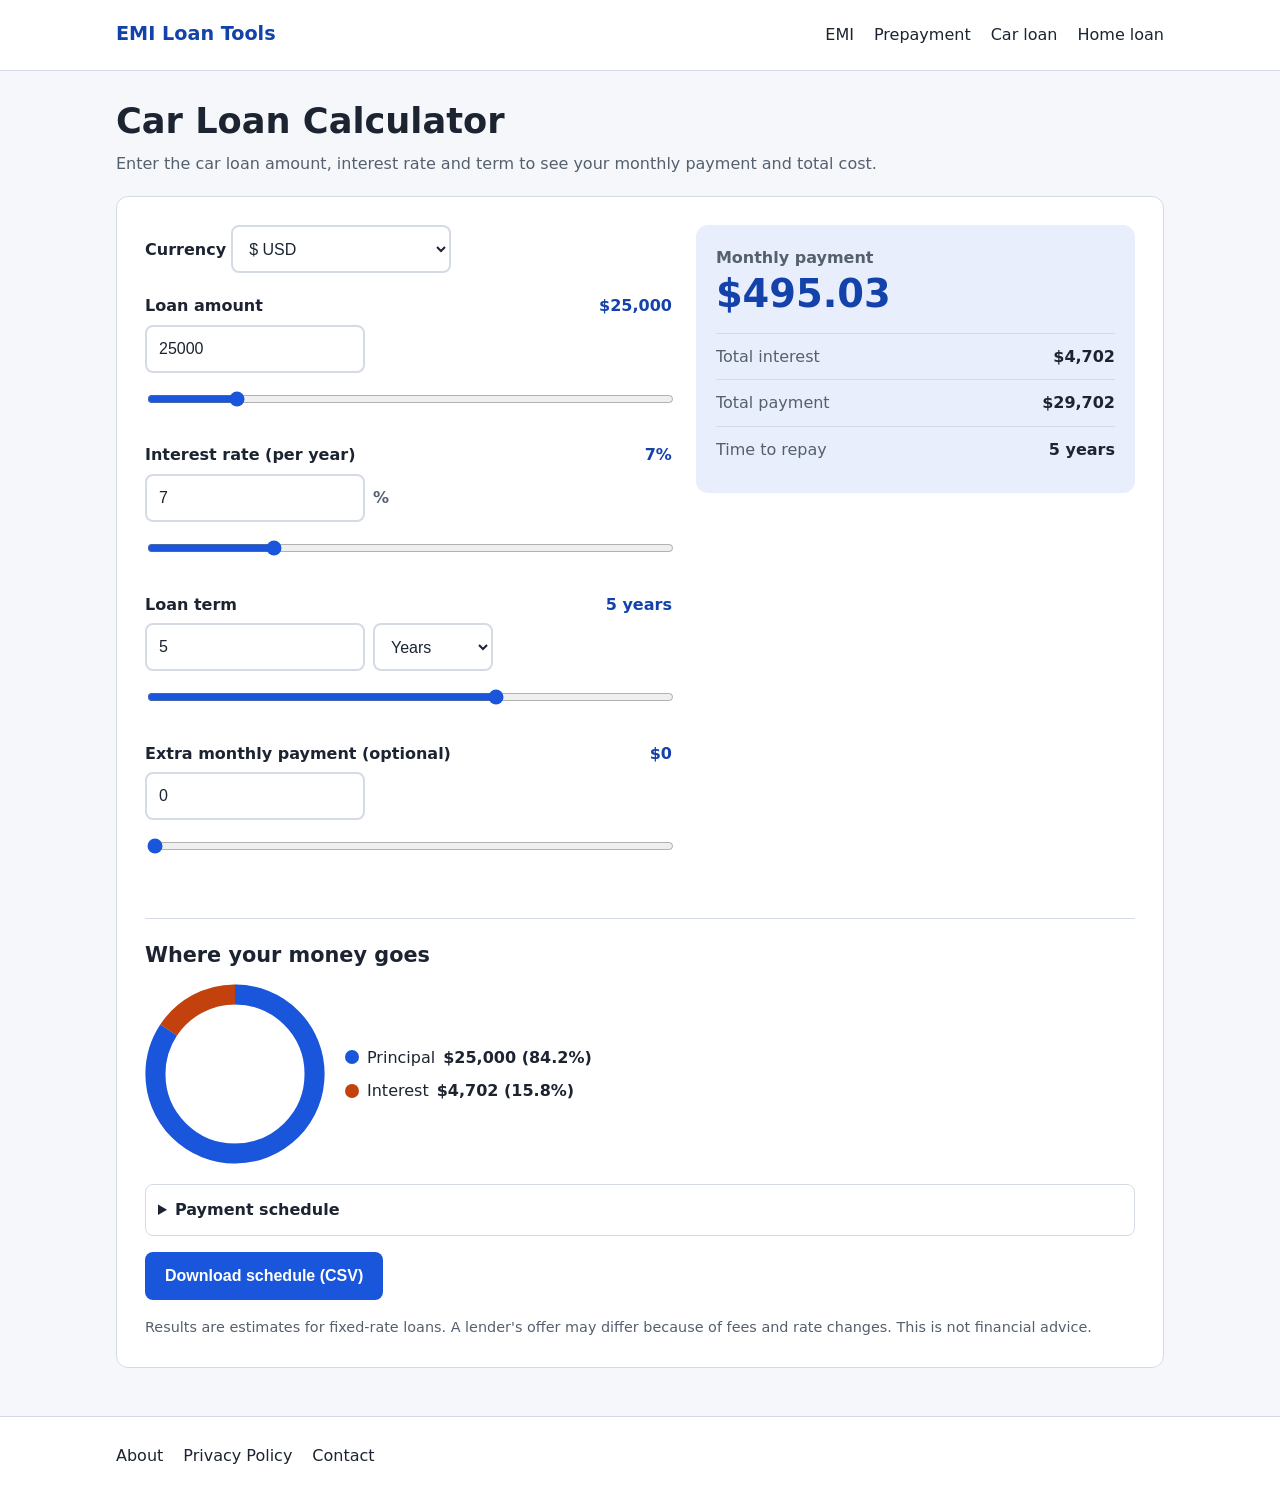
==== car-loan-calculator/index.html @ cb2aa34a "Add EMI, car, personal, education and home loan calculator pages" ====
<!DOCTYPE html>
<html lang="en">
<head>
  <meta charset="utf-8">
  <meta name="viewport" content="width=device-width, initial-scale=1">
  <title>Car Loan Calculator</title>
  <meta name="description" content="Estimate your monthly car loan payment, total interest and total cost.">
  <link rel="stylesheet" href="/assets/css/styles.css">
</head>
<body>
  <a class="skip-link" href="#main">Skip to calculator</a>

  <header class="site-header">
    <div class="container header-inner">
      <a class="brand" href="/">EMI Loan Tools</a>
      <nav aria-label="Main">
        <a href="/emi-calculator/">EMI</a>
        <a href="/loan-prepayment-calculator/">Prepayment</a>
        <a href="/car-loan-calculator/">Car loan</a>
        <a href="/home-loan-calculator/">Home loan</a>
      </nav>
    </div>
  </header>

  <main id="main" class="container">
    <h1>Car Loan Calculator</h1>
    <p class="intro">Enter the car loan amount, interest rate and term to see your monthly payment and total cost.</p>

    <section class="calc" data-loan-type="car-loan" aria-label="Loan calculator">
      <div class="calc-grid">

        <div class="calc-inputs">
          <div class="field">
            <label for="currency">Currency</label>
            <select id="currency"></select>
          </div>

          <div class="field">
            <div class="field-head">
              <label for="amount-input">Loan amount</label>
              <span class="field-value" id="amount-display"></span>
            </div>
            <div class="input-row"><input type="number" id="amount-input" inputmode="decimal"></div>
            <input type="range" id="amount-slider" aria-label="Loan amount slider">
          </div>

          <div class="field">
            <div class="field-head">
              <label for="rate-input">Interest rate (per year)</label>
              <span class="field-value" id="rate-display"></span>
            </div>
            <div class="input-row"><input type="number" id="rate-input" inputmode="decimal"><span class="suffix">%</span></div>
            <input type="range" id="rate-slider" aria-label="Interest rate slider">
          </div>

          <div class="field">
            <div class="field-head">
              <label for="term-input">Loan term</label>
              <span class="field-value" id="term-display"></span>
            </div>
            <div class="input-row">
              <input type="number" id="term-input" inputmode="decimal">
              <select id="term-unit" aria-label="Term unit">
                <option value="years">Years</option>
                <option value="months">Months</option>
              </select>
            </div>
            <input type="range" id="term-slider" aria-label="Loan term slider">
          </div>

          <div class="field">
            <div class="field-head">
              <label for="extra-input">Extra monthly payment (optional)</label>
              <span class="field-value" id="extra-display"></span>
            </div>
            <div class="input-row"><input type="number" id="extra-input" inputmode="decimal"></div>
            <input type="range" id="extra-slider" aria-label="Extra monthly payment slider">
          </div>
        </div>

        <div class="calc-results" aria-live="polite">
          <p class="result-label">Monthly payment</p>
          <p class="result-main" id="res-payment">-</p>
          <dl class="result-list">
            <div><dt>Total interest</dt><dd id="res-interest">-</dd></div>
            <div><dt>Total payment</dt><dd id="res-total">-</dd></div>
            <div><dt>Time to repay</dt><dd id="res-length">-</dd></div>
          </dl>
          <p class="result-saving" id="res-saving" hidden></p>
        </div>

      </div>

      <div class="calc-extra">
        <h2>Where your money goes</h2>
        <div class="chart-wrap">
          <svg id="donut" viewBox="0 0 36 36" role="img" aria-label="Principal versus interest chart">
            <circle class="donut-ring" cx="18" cy="18" r="15.9155"></circle>
            <circle class="donut-principal" id="donut-principal" cx="18" cy="18" r="15.9155" transform="rotate(-90 18 18)"></circle>
            <circle class="donut-interest" id="donut-interest" cx="18" cy="18" r="15.9155" transform="rotate(-90 18 18)"></circle>
          </svg>
          <ul class="legend">
            <li><span class="dot dot-principal"></span>Principal <strong id="leg-principal"></strong></li>
            <li><span class="dot dot-interest"></span>Interest <strong id="leg-interest"></strong></li>
          </ul>
        </div>

        <details class="schedule" id="schedule">
          <summary>Payment schedule</summary>
          <div class="table-wrap">
            <table>
              <caption>Yearly summary</caption>
              <thead>
                <tr><th scope="col">Year</th><th scope="col">Principal paid</th><th scope="col">Interest paid</th><th scope="col">Balance left</th></tr>
              </thead>
              <tbody id="year-rows"></tbody>
            </table>
          </div>
          <details id="monthly-details">
            <summary>Show month-by-month schedule</summary>
            <div class="table-wrap table-scroll">
              <table>
                <caption>Monthly schedule</caption>
                <thead>
                  <tr><th scope="col">Month</th><th scope="col">Payment</th><th scope="col">Principal</th><th scope="col">Interest</th><th scope="col">Balance</th></tr>
                </thead>
                <tbody id="month-rows"></tbody>
              </table>
            </div>
          </details>
        </details>

        <button type="button" id="download-csv" class="btn">Download schedule (CSV)</button>
      </div>

      <p class="note">Results are estimates for fixed-rate loans. A lender's offer may differ because of fees and rate changes. This is not financial advice.</p>
    </section>
  </main>

  <footer class="site-footer">
    <div class="container">
      <nav aria-label="Footer">
        <a href="/about/">About</a>
        <a href="/privacy-policy/">Privacy Policy</a>
        <a href="/contact/">Contact</a>
      </nav>
    </div>
  </footer>

  <script src="/assets/js/settings.js" defer></script>
  <script src="/assets/js/currency.js" defer></script>
  <script src="/assets/js/engine.js" defer></script>
  <script src="/assets/js/app.js" defer></script>
</body>
</html>
---- assets/css/styles.css ----
:root {
  --bg: #f5f7fb;
  --surface: #ffffff;
  --text: #1b2430;
  --muted: #55606e;
  --primary: #1a56db;
  --primary-dark: #1342aa;
  --primary-soft: #e8eefc;
  --border: #d5dbe5;
  --good: #146c43;
  --focus: #f59e0b;
  --radius: 12px;
  --interest: #c2410c;
}

* { box-sizing: border-box; }

body {
  margin: 0;
  background: var(--bg);
  color: var(--text);
  font-family: system-ui, -apple-system, "Segoe UI", Roboto, Arial, sans-serif;
  line-height: 1.6;
}

.container { max-width: 1080px; margin: 0 auto; padding: 0 16px; }

:focus-visible { outline: 3px solid var(--focus); outline-offset: 2px; }

.skip-link {
  position: absolute; left: -999px; top: 8px;
  background: var(--primary); color: #fff; padding: 8px 12px; border-radius: 8px;
}
.skip-link:focus { left: 8px; z-index: 10; }

.site-header { background: var(--surface); border-bottom: 1px solid var(--border); }
.header-inner { display: flex; flex-wrap: wrap; align-items: center; justify-content: space-between; gap: 8px 24px; padding-top: 12px; padding-bottom: 12px; }
.brand { font-weight: 700; font-size: 1.2rem; color: var(--primary-dark); text-decoration: none; }
.site-header nav, .site-footer nav { display: flex; flex-wrap: wrap; gap: 4px 20px; }
.site-header nav a, .site-footer nav a { color: var(--text); text-decoration: none; padding: 10px 0; min-height: 44px; }
.site-header nav a:hover, .site-footer nav a:hover { color: var(--primary); text-decoration: underline; }
.site-footer { margin-top: 48px; padding: 16px 0; background: var(--surface); border-top: 1px solid var(--border); }

h1 { font-size: 1.8rem; line-height: 1.25; margin: 28px 0 8px; }
.intro { color: var(--muted); margin: 0 0 20px; }

.calc { background: var(--surface); border: 1px solid var(--border); border-radius: var(--radius); padding: 16px; }
.calc-grid { display: grid; gap: 24px; }

.field { margin-bottom: 20px; }
.field-head { display: flex; justify-content: space-between; align-items: baseline; gap: 12px; margin-bottom: 6px; }
label { font-weight: 600; }
.field-value { color: var(--primary-dark); font-weight: 700; white-space: nowrap; }

.input-row { display: flex; align-items: center; gap: 8px; margin-bottom: 8px; }
.suffix { color: var(--muted); font-weight: 600; }

input[type="number"], select {
  min-height: 48px;
  padding: 8px 12px;
  font-size: 16px;
  color: var(--text);
  background: #fff;
  border: 2px solid var(--border);
  border-radius: 8px;
}
input[type="number"] { width: 100%; max-width: 220px; }
select { min-width: 120px; }
#currency { width: 100%; max-width: 220px; }
input[type="number"]:focus, select:focus { border-color: var(--primary); }

input[type="range"] { width: 100%; height: 32px; accent-color: var(--primary); cursor: pointer; }

.calc-results { background: var(--primary-soft); border-radius: var(--radius); padding: 20px; align-self: start; }
.result-label { margin: 0; color: var(--muted); font-weight: 600; }
.result-main { margin: 0 0 16px; font-size: 2.4rem; font-weight: 800; line-height: 1.2; color: var(--primary-dark); overflow-wrap: anywhere; }
.result-list { margin: 0; }
.result-list div { display: flex; justify-content: space-between; gap: 12px; padding: 10px 0; border-top: 1px solid var(--border); }
.result-list dt { color: var(--muted); }
.result-list dd { margin: 0; font-weight: 700; text-align: right; }
.result-saving { margin: 14px 0 0; padding: 12px; background: #fff; border-left: 4px solid var(--good); border-radius: 8px; color: var(--good); font-weight: 600; }

.note { margin: 16px 0 0; font-size: 0.9rem; color: var(--muted); }

.calc-extra { margin-top: 28px; border-top: 1px solid var(--border); padding-top: 20px; }
.calc-extra h2 { font-size: 1.3rem; margin: 0 0 12px; }

.chart-wrap { display: flex; flex-wrap: wrap; align-items: center; gap: 20px; margin-bottom: 20px; }
#donut { width: 180px; height: 180px; }
.donut-ring, .donut-principal, .donut-interest { fill: none; stroke-width: 4; }
.donut-ring { stroke: var(--border); }
.donut-principal { stroke: var(--primary); }
.donut-interest { stroke: var(--interest); }

.legend { list-style: none; margin: 0; padding: 0; }
.legend li { display: flex; align-items: center; gap: 8px; padding: 4px 0; flex-wrap: wrap; }
.dot { display: inline-block; width: 14px; height: 14px; border-radius: 50%; }
.dot-principal { background: var(--primary); }
.dot-interest { background: var(--interest); }

.schedule, #monthly-details { border: 1px solid var(--border); border-radius: 8px; padding: 0 12px; margin-bottom: 16px; }
summary { cursor: pointer; font-weight: 600; padding: 12px 0; min-height: 44px; }

.table-wrap { overflow-x: auto; }
.table-scroll { max-height: 420px; overflow: auto; }
table { width: 100%; border-collapse: collapse; margin-bottom: 12px; font-size: 0.95rem; }
caption { text-align: left; font-weight: 600; padding: 8px 0; }
th, td { padding: 8px 10px; text-align: right; border-bottom: 1px solid var(--border); white-space: nowrap; }
th:first-child, td:first-child { text-align: left; }
th { background: var(--primary-soft); }

.btn { min-height: 48px; padding: 10px 20px; font-size: 1rem; font-weight: 600; color: #fff; background: var(--primary); border: none; border-radius: 8px; cursor: pointer; }
.btn:hover { background: var(--primary-dark); }

@media (min-width: 860px) {
  .calc { padding: 28px; }
  .calc-grid { grid-template-columns: 1.2fr 1fr; }
  h1 { font-size: 2.2rem; }
}
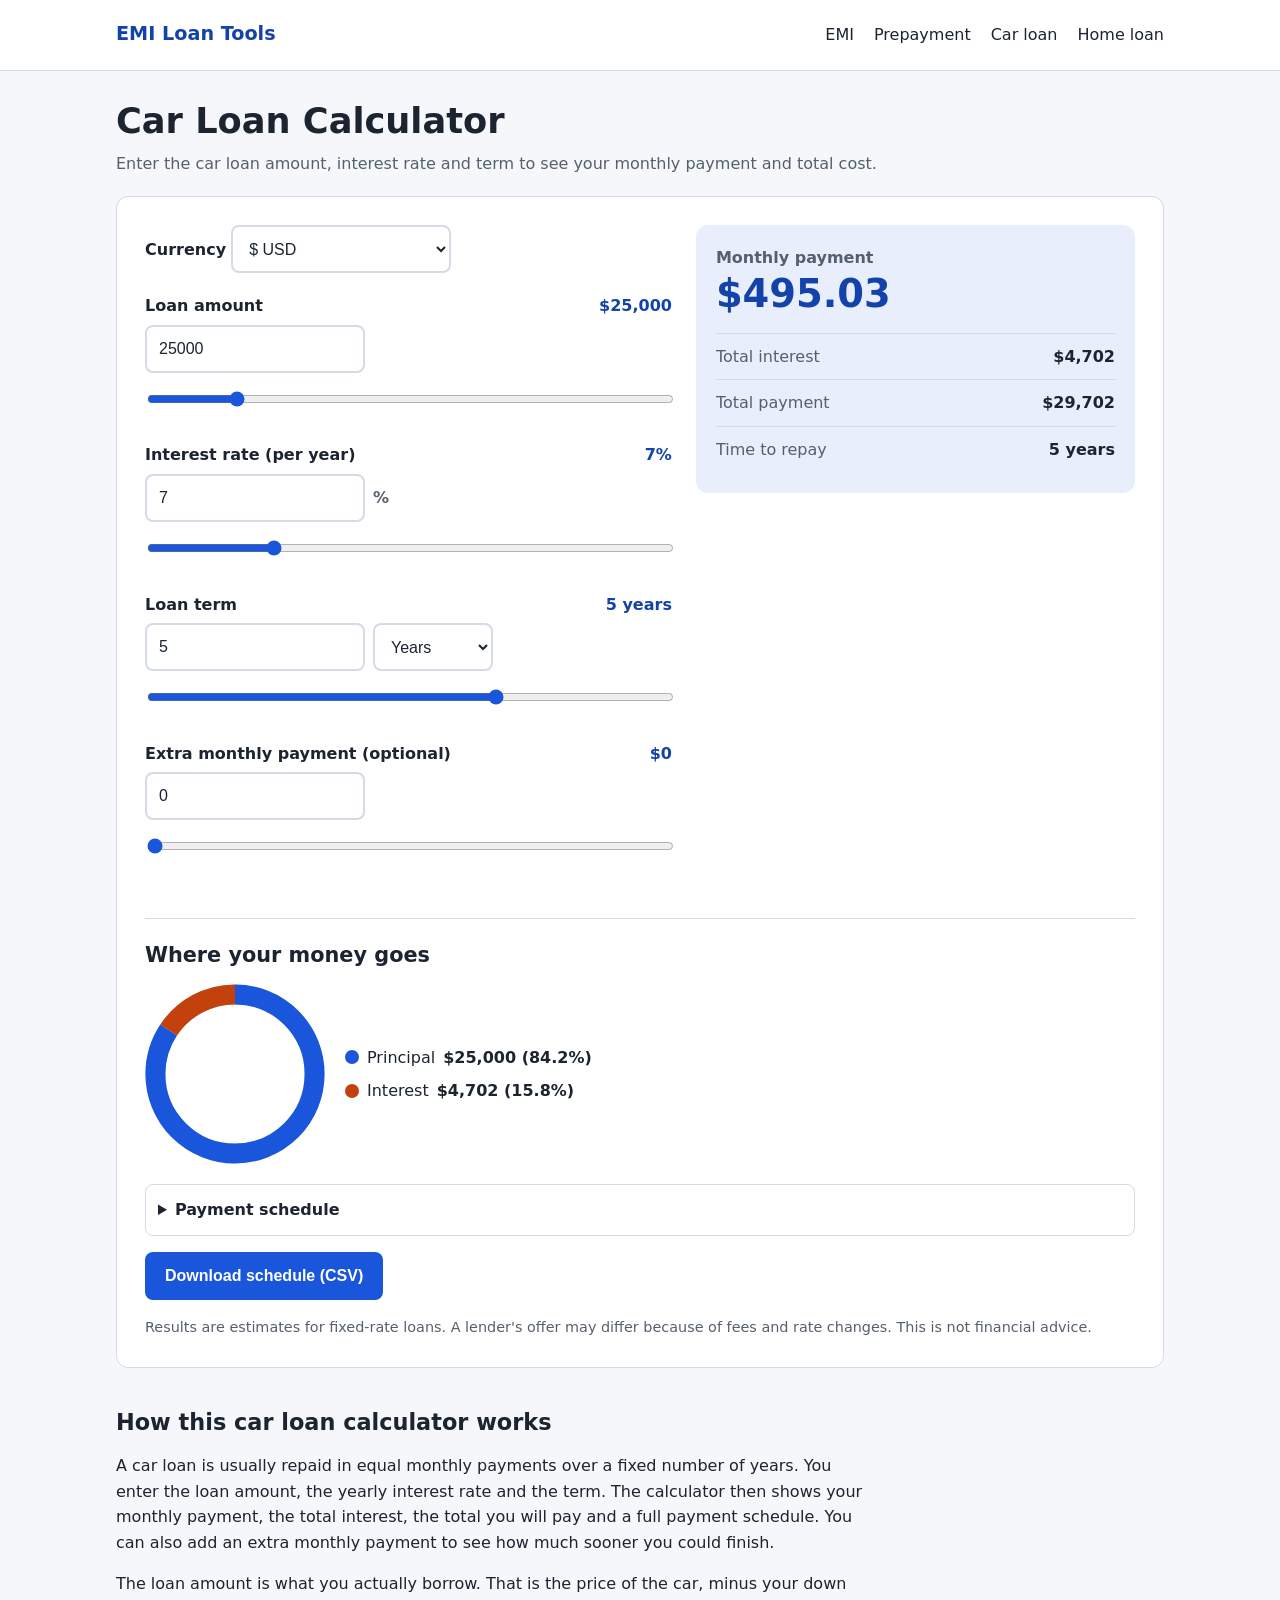
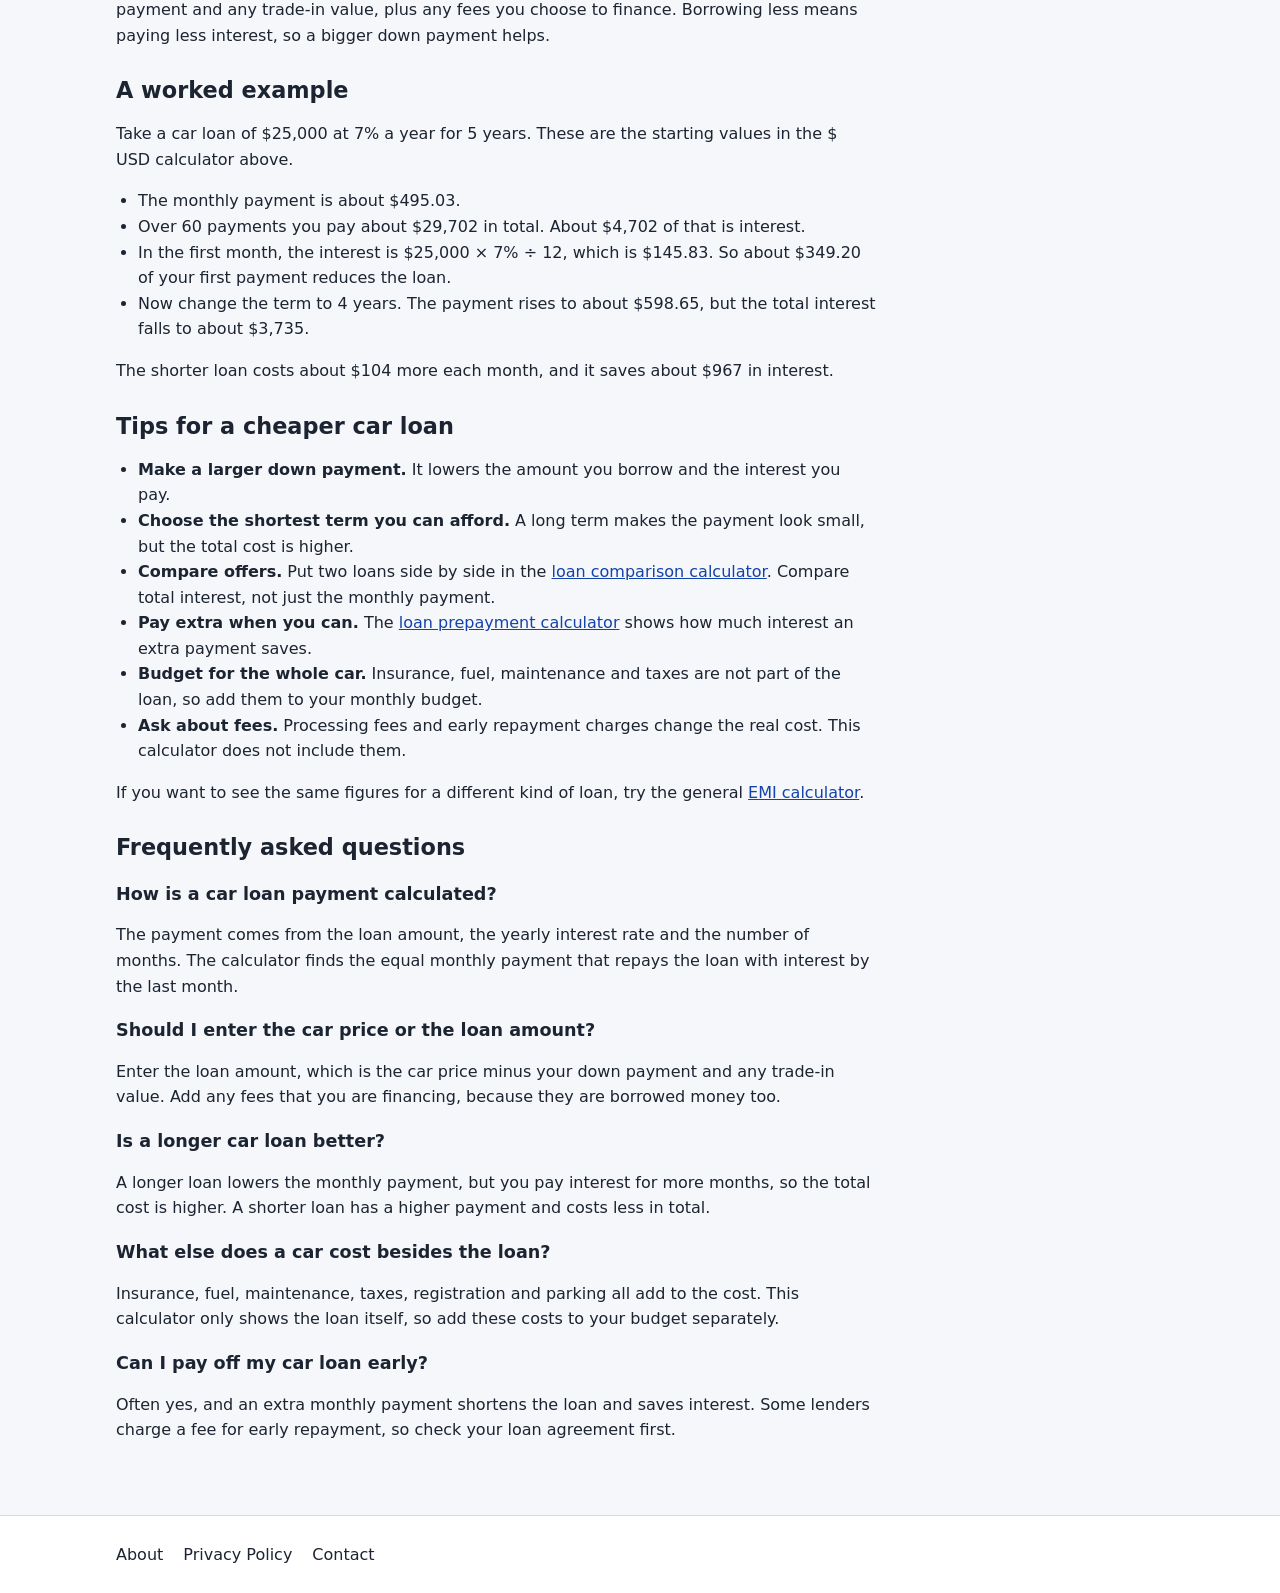
==== commit 71439614: "Add canonical, content and FAQ schema to car and personal loan pages" ====
--- a/car-loan-calculator/index.html
+++ b/car-loan-calculator/index.html
@@ -3,9 +3,58 @@
 <head>
   <meta charset="utf-8">
   <meta name="viewport" content="width=device-width, initial-scale=1">
-  <title>Car Loan Calculator</title>
-  <meta name="description" content="Estimate your monthly car loan payment, total interest and total cost.">
+  <title>Car Loan Calculator | EMI Loan Tools</title>
+  <meta name="description" content="Free car loan calculator. Enter the loan amount, rate and term to see your monthly car payment, total interest and a full payment schedule.">
+  <link rel="canonical" href="https://emi-loan-tools.netlify.app/car-loan-calculator/">
   <link rel="stylesheet" href="/assets/css/styles.css">
+  <script type="application/ld+json">
+  {
+    "@context": "https://schema.org",
+    "@type": "FAQPage",
+    "mainEntity": [
+      {
+        "@type": "Question",
+        "name": "How is a car loan payment calculated?",
+        "acceptedAnswer": {
+          "@type": "Answer",
+          "text": "The payment comes from the loan amount, the yearly interest rate and the number of months. The calculator finds the equal monthly payment that repays the loan with interest by the last month."
+        }
+      },
+      {
+        "@type": "Question",
+        "name": "Should I enter the car price or the loan amount?",
+        "acceptedAnswer": {
+          "@type": "Answer",
+          "text": "Enter the loan amount, which is the car price minus your down payment and any trade-in value. Add any fees that you are financing, because they are borrowed money too."
+        }
+      },
+      {
+        "@type": "Question",
+        "name": "Is a longer car loan better?",
+        "acceptedAnswer": {
+          "@type": "Answer",
+          "text": "A longer loan lowers the monthly payment, but you pay interest for more months, so the total cost is higher. A shorter loan has a higher payment and costs less in total."
+        }
+      },
+      {
+        "@type": "Question",
+        "name": "What else does a car cost besides the loan?",
+        "acceptedAnswer": {
+          "@type": "Answer",
+          "text": "Insurance, fuel, maintenance, taxes, registration and parking all add to the cost. This calculator only shows the loan itself, so add these costs to your budget separately."
+        }
+      },
+      {
+        "@type": "Question",
+        "name": "Can I pay off my car loan early?",
+        "acceptedAnswer": {
+          "@type": "Answer",
+          "text": "Often yes, and an extra monthly payment shortens the loan and saves interest. Some lenders charge a fee for early repayment, so check your loan agreement first."
+        }
+      }
+    ]
+  }
+  </script>
 </head>
 <body>
   <a class="skip-link" href="#main">Skip to calculator</a>
@@ -135,6 +184,49 @@
 
       <p class="note">Results are estimates for fixed-rate loans. A lender's offer may differ because of fees and rate changes. This is not financial advice.</p>
     </section>
+      <section class="content prose" aria-label="About this calculator">
+      <h2>How this car loan calculator works</h2>
+      <p>A car loan is usually repaid in equal monthly payments over a fixed number of years. You enter the loan amount, the yearly interest rate and the term. The calculator then shows your monthly payment, the total interest, the total you will pay and a full payment schedule. You can also add an extra monthly payment to see how much sooner you could finish.</p>
+      <p>The loan amount is what you actually borrow. That is the price of the car, minus your down payment and any trade-in value, plus any fees you choose to finance. Borrowing less means paying less interest, so a bigger down payment helps.</p>
+
+      <h2>A worked example</h2>
+      <p>Take a car loan of $25,000 at 7% a year for 5 years. These are the starting values in the $ USD calculator above.</p>
+      <ul>
+        <li>The monthly payment is about $495.03.</li>
+        <li>Over 60 payments you pay about $29,702 in total. About $4,702 of that is interest.</li>
+        <li>In the first month, the interest is $25,000 × 7% ÷ 12, which is $145.83. So about $349.20 of your first payment reduces the loan.</li>
+        <li>Now change the term to 4 years. The payment rises to about $598.65, but the total interest falls to about $3,735.</li>
+      </ul>
+      <p>The shorter loan costs about $104 more each month, and it saves about $967 in interest.</p>
+
+      <h2>Tips for a cheaper car loan</h2>
+      <ul>
+        <li><strong>Make a larger down payment.</strong> It lowers the amount you borrow and the interest you pay.</li>
+        <li><strong>Choose the shortest term you can afford.</strong> A long term makes the payment look small, but the total cost is higher.</li>
+        <li><strong>Compare offers.</strong> Put two loans side by side in the <a href="/loan-comparison-calculator/">loan comparison calculator</a>. Compare total interest, not just the monthly payment.</li>
+        <li><strong>Pay extra when you can.</strong> The <a href="/loan-prepayment-calculator/">loan prepayment calculator</a> shows how much interest an extra payment saves.</li>
+        <li><strong>Budget for the whole car.</strong> Insurance, fuel, maintenance and taxes are not part of the loan, so add them to your monthly budget.</li>
+        <li><strong>Ask about fees.</strong> Processing fees and early repayment charges change the real cost. This calculator does not include them.</li>
+      </ul>
+      <p>If you want to see the same figures for a different kind of loan, try the general <a href="/emi-calculator/">EMI calculator</a>.</p>
+
+      <h2>Frequently asked questions</h2>
+
+      <h3>How is a car loan payment calculated?</h3>
+      <p>The payment comes from the loan amount, the yearly interest rate and the number of months. The calculator finds the equal monthly payment that repays the loan with interest by the last month.</p>
+
+      <h3>Should I enter the car price or the loan amount?</h3>
+      <p>Enter the loan amount, which is the car price minus your down payment and any trade-in value. Add any fees that you are financing, because they are borrowed money too.</p>
+
+      <h3>Is a longer car loan better?</h3>
+      <p>A longer loan lowers the monthly payment, but you pay interest for more months, so the total cost is higher. A shorter loan has a higher payment and costs less in total.</p>
+
+      <h3>What else does a car cost besides the loan?</h3>
+      <p>Insurance, fuel, maintenance, taxes, registration and parking all add to the cost. This calculator only shows the loan itself, so add these costs to your budget separately.</p>
+
+      <h3>Can I pay off my car loan early?</h3>
+      <p>Often yes, and an extra monthly payment shortens the loan and saves interest. Some lenders charge a fee for early repayment, so check your loan agreement first.</p>
+    </section>
   </main>
 
   <footer class="site-footer">
--- a/assets/css/styles.css
+++ b/assets/css/styles.css
@@ -116,4 +116,28 @@
   .calc { padding: 28px; }
   .calc-grid { grid-template-columns: 1.2fr 1fr; }
   h1 { font-size: 2.2rem; }
-}+}
+
+.compare-loans { display: grid; gap: 20px; margin-bottom: 24px; }
+.loan-card { background: var(--surface); border: 1px solid var(--border); border-radius: var(--radius); padding: 16px; }
+.loan-card h2 { font-size: 1.2rem; margin: 0 0 16px; color: var(--primary-dark); }
+
+.compare-results h2 { font-size: 1.3rem; margin: 0 0 12px; }
+.compare-results .result-saving { margin: 0 0 14px; }
+.compare-results .table-wrap { background: #fff; border-radius: 8px; padding: 4px 8px; }
+.compare-results tbody th { background: transparent; font-weight: 600; text-align: left; }
+.compare-results td { font-weight: 600; }
+
+@media (min-width: 860px) {
+  .compare-loans { grid-template-columns: 1fr 1fr; }
+}
+
+.prose { max-width: 760px; padding-bottom: 8px; }
+.prose h2 { font-size: 1.4rem; line-height: 1.3; margin: 28px 0 8px; }
+.prose p, .prose li { color: var(--text); }
+.prose ul { padding-left: 22px; }
+.prose a { color: var(--primary-dark); }
+.prose code { background: var(--primary-soft); padding: 2px 6px; border-radius: 4px; overflow-wrap: anywhere; }
+
+.content { margin-top: 40px; }
+.prose h3 { font-size: 1.1rem; line-height: 1.35; margin: 20px 0 6px; }
